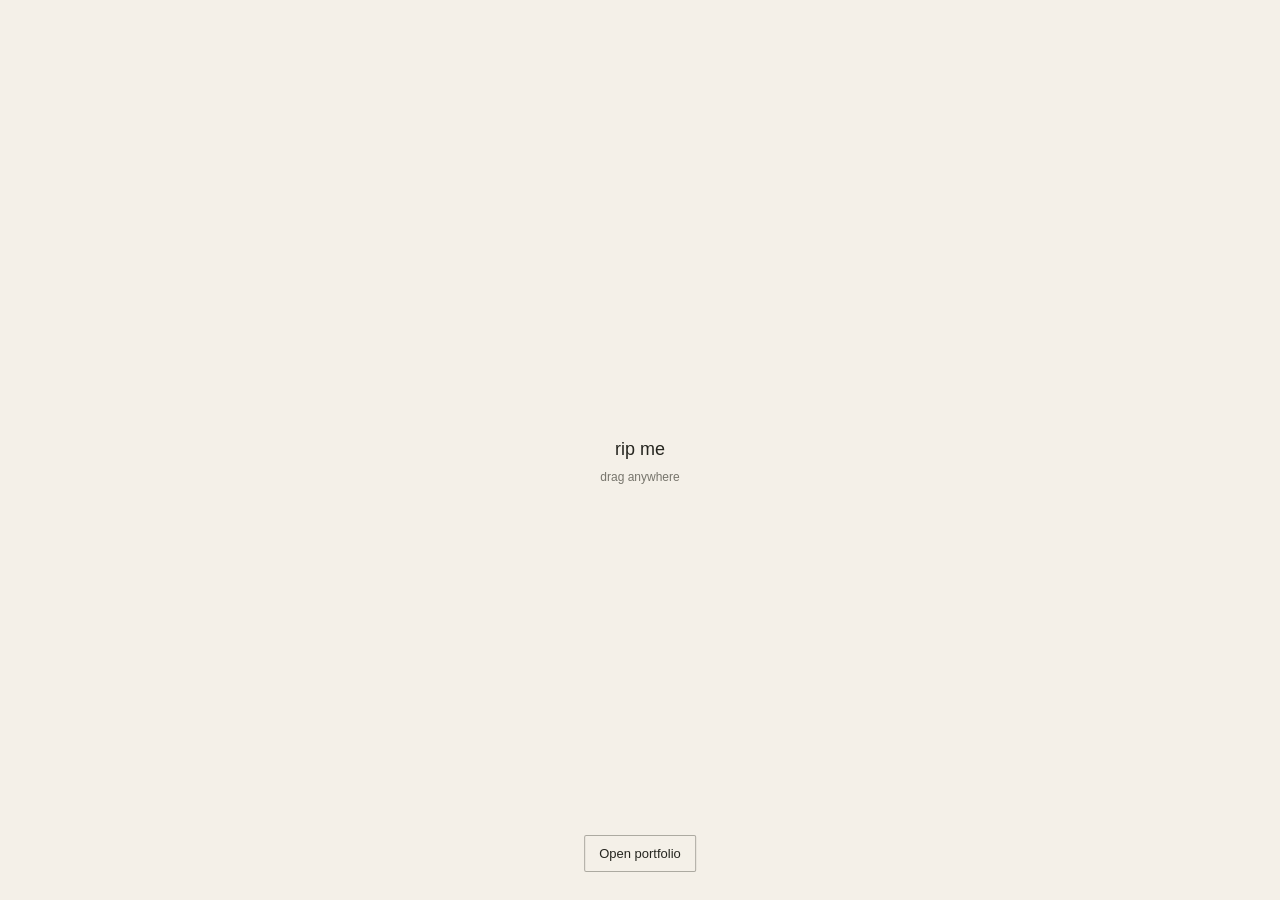
==== root/index.html @ e5668b26 "lol" ====
<!doctype html>
<html lang="en">
<head>
  <meta charset="utf-8">
  <meta name="viewport" content="width=device-width, initial-scale=1">
  <meta name="theme-color" content="#f4f0e8">
  <meta name="description" content="Selected artwork and studies by Alan.">
  <title>Alan — Portfolio</title>
  <link rel="stylesheet" href="styles.css">
  <script src="script.js" defer></script>
</head>
<body>
  <section class="tear-screen" aria-label="Opening screen">
    <canvas class="tear-canvas" aria-hidden="true"></canvas>
    <h1 class="visually-hidden">Rip to enter Alan's portfolio</h1>
    <button class="open-button" type="button">Open portfolio</button>
  </section>

  <main class="portfolio" id="portfolio" hidden inert>
    <header class="site-header">
      <a class="wordmark" href="#top">Alan</a>
      <nav aria-label="Main navigation">
        <a href="#work">Work</a>
        <a href="#about">About</a>
      </nav>
    </header>

    <section class="intro" id="top">
      <p class="eyebrow">AP Art Portfolio</p>
      <h1>Alan</h1>
      <p class="intro-note">Selected work and studies</p>
    </section>

    <section class="work-section" id="work" aria-labelledby="work-title">
      <div class="section-heading">
        <h2 id="work-title">Work</h2>
        <p>Selected pieces</p>
      </div>
      <div class="work-grid">
        <figure class="work-item">
          <img src="images/blue-portrait-study.png" alt="Close-up portrait surrounded by blue and teal marks" loading="lazy">
          <figcaption><span>Portrait study</span><span>01</span></figcaption>
        </figure>
        <figure class="work-item">
          <img src="images/figures-in-landscape.png" alt="Painted figures among dark, rocky forms" loading="lazy">
          <figcaption><span>Figures in landscape</span><span>02</span></figcaption>
        </figure>
        <figure class="work-item">
          <img src="images/seed-forms-study.png" alt="Expressive drawing of figures and large seed-like forms" loading="lazy">
          <figcaption><span>Seed forms</span><span>03</span></figcaption>
        </figure>
        <figure class="work-item">
          <img src="images/anatomy-sketchbook.png" alt="Sketchbook collage of anatomy and movement studies" loading="lazy">
          <figcaption><span>Anatomy studies</span><span>04</span></figcaption>
        </figure>
        <figure class="work-item">
          <img src="images/body-and-orbit-study.png" alt="Red figure with flowing forms among blue circular shapes" loading="lazy">
          <figcaption><span>Body and orbit</span><span>05</span></figcaption>
        </figure>
      </div>
    </section>

    <section class="about-section" id="about" aria-labelledby="about-title">
      <h2 id="about-title">About Alan</h2>
      <p class="statement-placeholder">Artist statement to come.</p>
    </section>

    <footer class="site-footer">
      <span>Alan</span>
      <a href="#top">Back to top ↑</a>
    </footer>
  </main>
</body>
</html>
---- root/styles.css ----
:root {
  color-scheme: light;
  --paper: #f4f0e8;
  --ink: #25251f;
  --muted: #77756c;
  --rule: #d9d4c9;
  font-family: "Avenir Next", Avenir, "Segoe UI", sans-serif;
  color: var(--ink);
  background: var(--paper);
  font-synthesis: none;
  text-rendering: optimizeLegibility;
}

* {
  box-sizing: border-box;
}

html {
  scroll-behavior: smooth;
}

body {
  min-width: 320px;
  margin: 0;
  background: var(--paper);
}

a {
  color: inherit;
  text-decoration: none;
}

a:hover,
a:focus-visible {
  text-decoration: underline;
  text-underline-offset: 4px;
}

.tear-screen {
  position: fixed;
  z-index: 2;
  inset: 0;
  overflow: hidden;
  background: var(--paper);
  transition: opacity 650ms ease;
}

.tear-screen.is-opening {
  opacity: 0;
  pointer-events: none;
}

.tear-canvas {
  position: absolute;
  inset: 0;
  width: 100%;
  height: 100%;
  touch-action: none;
  cursor: grab;
}

.tear-canvas:active {
  cursor: grabbing;
}

.open-button {
  position: absolute;
  bottom: max(28px, env(safe-area-inset-bottom));
  left: 50%;
  transform: translateX(-50%);
  padding: 10px 14px;
  border: 1px solid rgb(37 37 31 / 35%);
  border-radius: 2px;
  background: var(--paper);
  color: var(--ink);
  font: inherit;
  font-size: 13px;
  cursor: pointer;
}

.open-button:hover,
.open-button:focus-visible {
  background: var(--ink);
  color: var(--paper);
}

.portfolio {
  width: min(100% - 48px, 1040px);
  margin-inline: auto;
}

.portfolio[hidden] {
  display: none;
}

.site-header {
  display: flex;
  min-height: 66px;
  align-items: center;
  justify-content: space-between;
  border-bottom: 1px solid var(--rule);
  font-size: 13px;
}

.wordmark {
  font-family: Georgia, "Times New Roman", serif;
  font-size: 20px;
}

.site-header nav {
  display: flex;
  gap: 24px;
}

.intro {
  padding: clamp(68px, 12vw, 142px) 0 clamp(58px, 9vw, 105px);
}

.eyebrow,
.intro-note,
.section-heading p,
.work-item figcaption,
.site-footer {
  color: var(--muted);
  font-size: 12px;
}

.eyebrow {
  margin: 0 0 18px;
  letter-spacing: 0.08em;
  text-transform: uppercase;
}

.intro h1 {
  margin: 0;
  font-family: Georgia, "Times New Roman", serif;
  font-size: clamp(64px, 12vw, 132px);
  font-weight: 400;
  line-height: 0.92;
}

.intro-note {
  margin: 22px 0 0;
}

.work-section {
  padding-bottom: clamp(72px, 11vw, 128px);
}

.section-heading {
  display: flex;
  align-items: baseline;
  justify-content: space-between;
  margin-bottom: 18px;
  border-bottom: 1px solid var(--rule);
}

.section-heading h2,
.about-section h2 {
  margin: 0 0 12px;
  font-family: Georgia, "Times New Roman", serif;
  font-size: 26px;
  font-weight: 400;
}

.section-heading p {
  margin: 0 0 12px;
}

.work-grid {
  display: grid;
  grid-template-columns: repeat(2, minmax(0, 1fr));
  column-gap: 20px;
  row-gap: 34px;
}

.work-item {
  min-width: 0;
  margin: 0;
}

.work-item img {
  display: block;
  width: 100%;
  height: auto;
  max-height: 660px;
  object-fit: contain;
  object-position: top left;
  background: #e9e5dd;
}

.work-item figcaption {
  display: flex;
  justify-content: space-between;
  gap: 12px;
  padding-top: 9px;
}

.about-section {
  max-width: 560px;
  padding-bottom: clamp(80px, 12vw, 140px);
}

.statement-placeholder {
  margin: 0;
  color: var(--muted);
  font-family: Georgia, "Times New Roman", serif;
  font-size: 19px;
  font-style: italic;
  line-height: 1.5;
}

.site-footer {
  display: flex;
  justify-content: space-between;
  padding: 18px 0 26px;
  border-top: 1px solid var(--rule);
}

.visually-hidden {
  position: absolute;
  width: 1px;
  height: 1px;
  padding: 0;
  margin: -1px;
  overflow: hidden;
  clip: rect(0, 0, 0, 0);
  white-space: nowrap;
  border: 0;
}

@media (max-width: 600px) {
  .portfolio {
    width: min(100% - 32px, 1040px);
  }

  .work-grid {
    grid-template-columns: 1fr;
    row-gap: 28px;
  }

  .work-item img {
    max-height: none;
  }
}

@media (prefers-reduced-motion: reduce) {
  html {
    scroll-behavior: auto;
  }

  *,
  *::before,
  *::after {
    transition-duration: 0.01ms !important;
  }
}
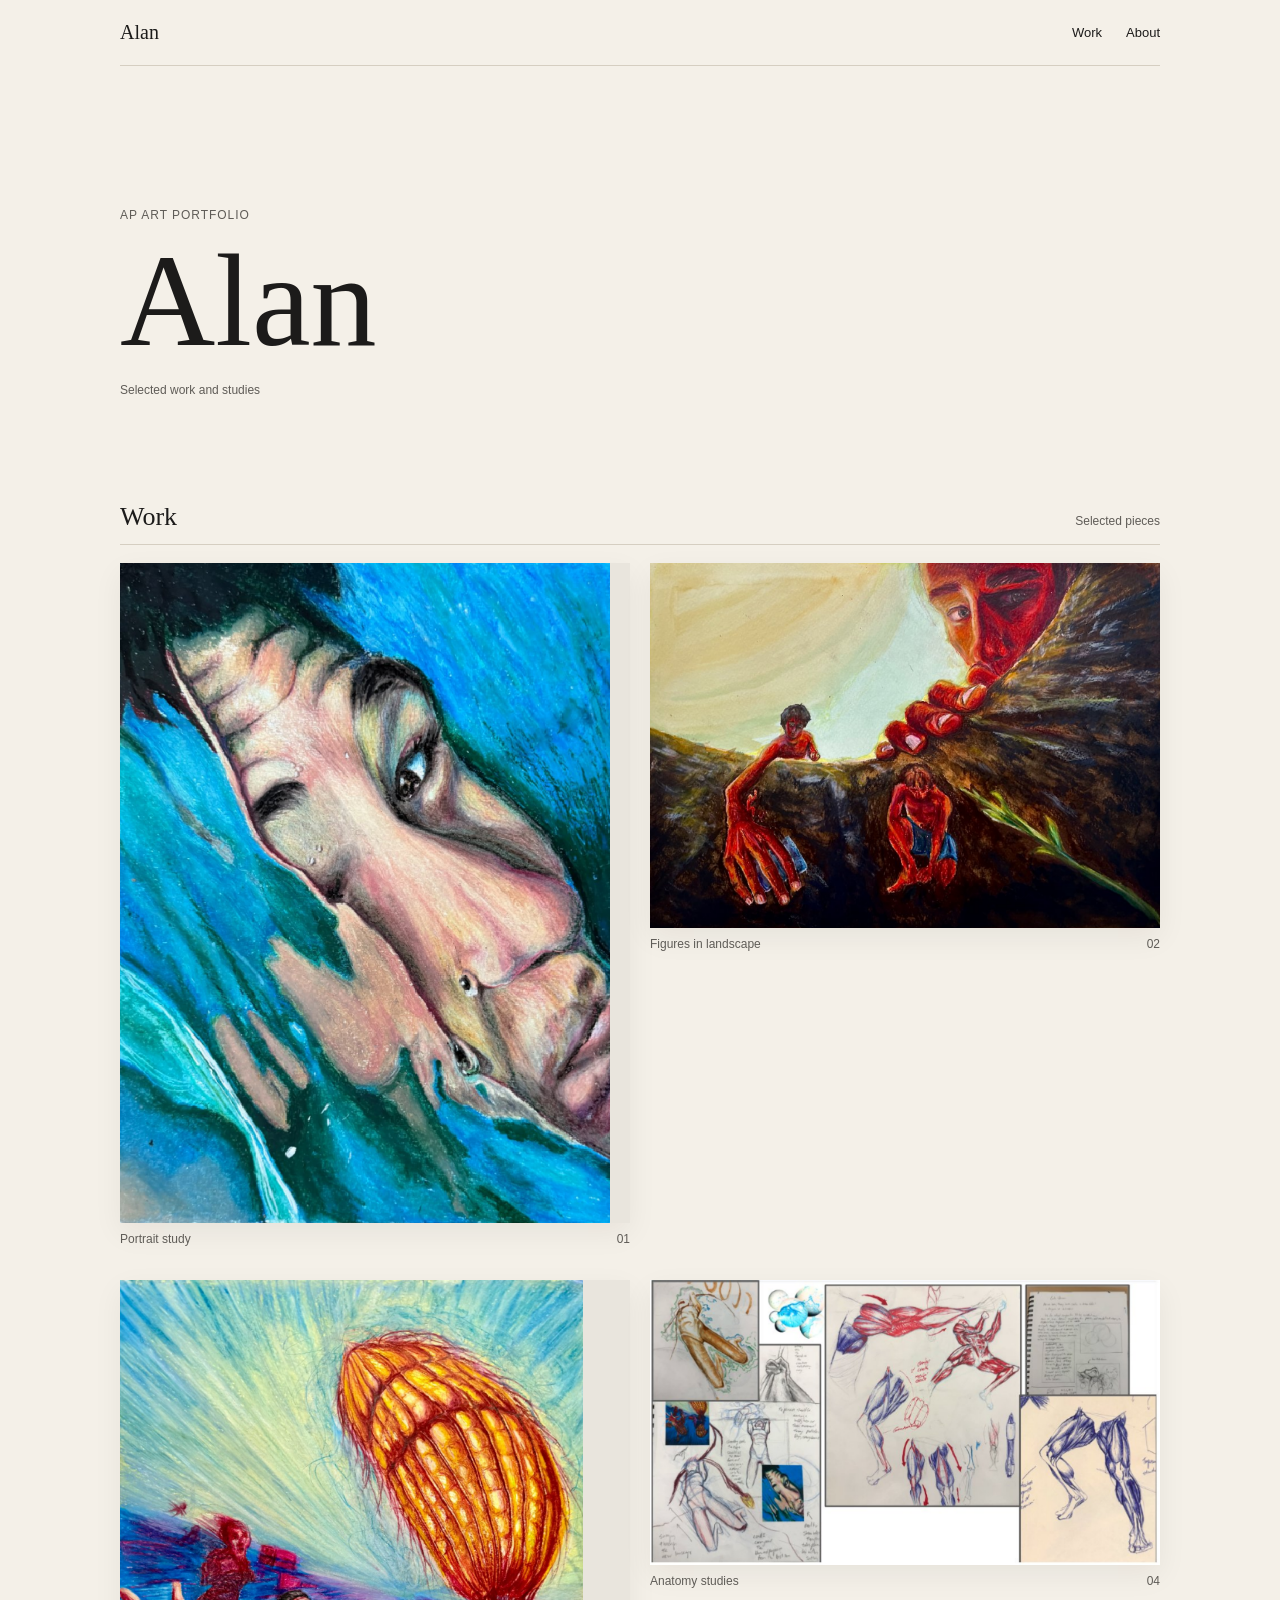
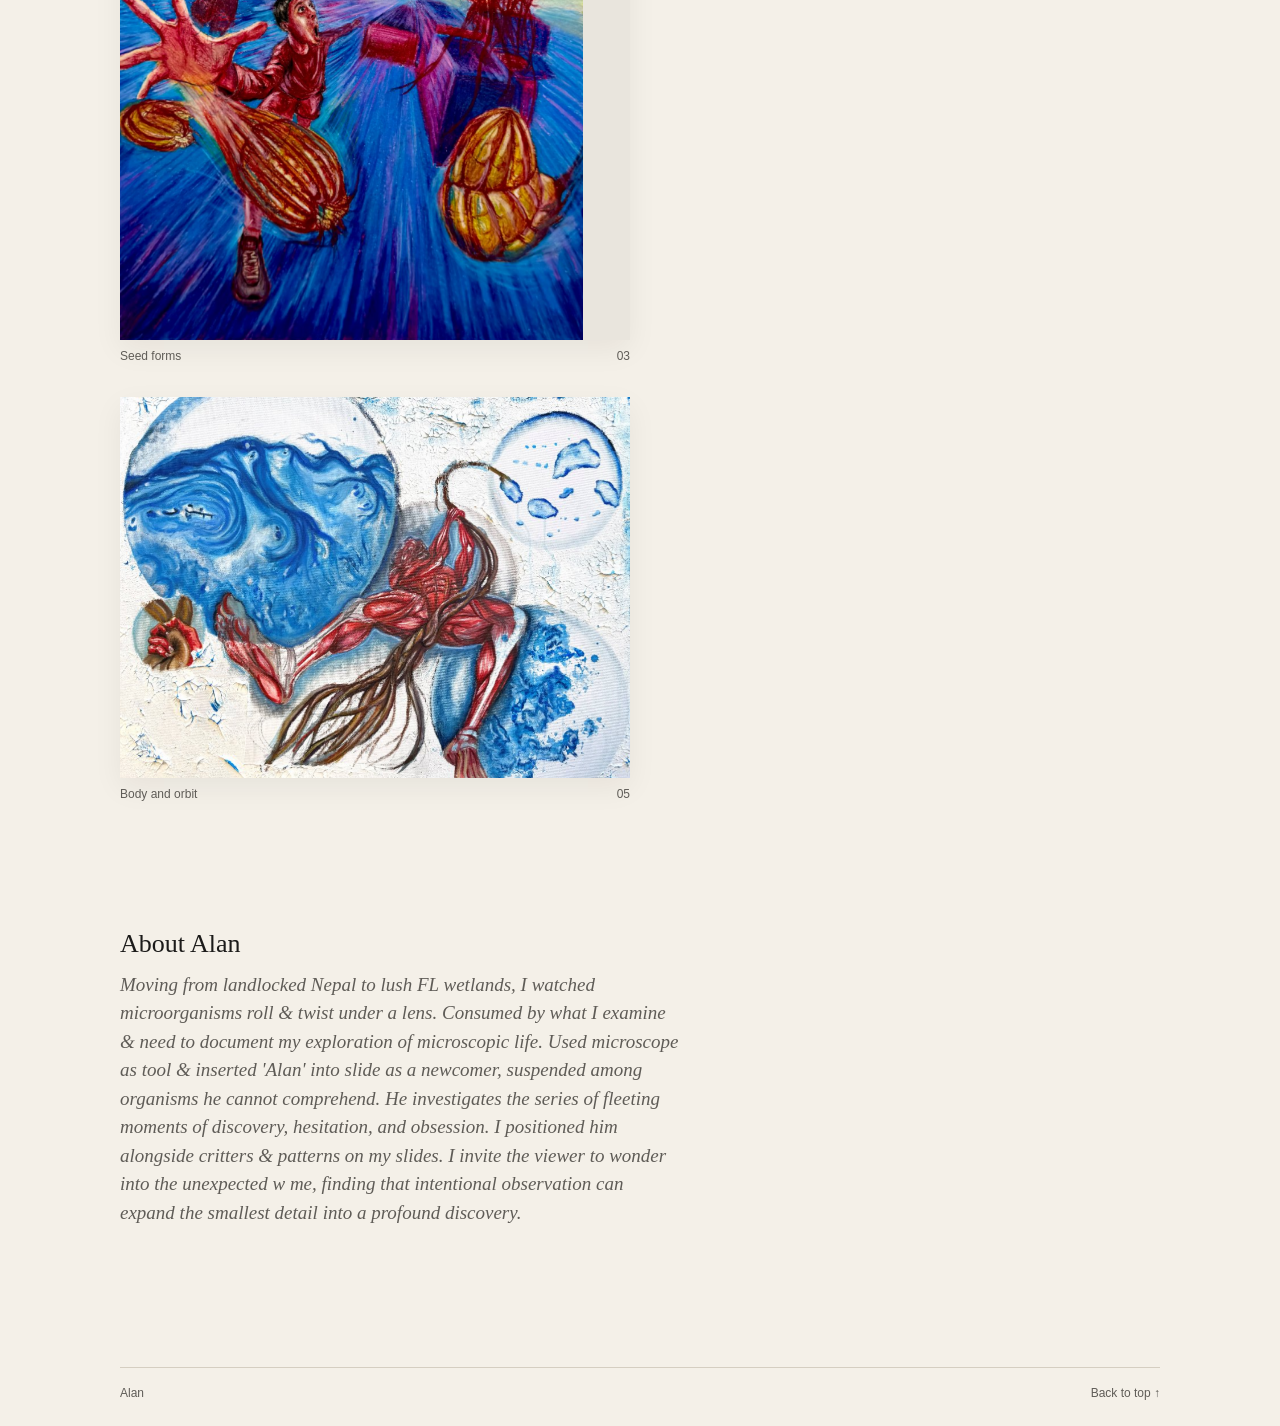
==== commit 67bc457c: "Updates" ====
--- a/root/index.html
+++ b/root/index.html
@@ -62,7 +62,8 @@
 
     <section class="about-section" id="about" aria-labelledby="about-title">
       <h2 id="about-title">About Alan</h2>
-      <p class="statement-placeholder">Artist statement to come.</p>
+      <p class="statement-placeholder">  
+        Moving from landlocked Nepal to lush FL wetlands, I watched microorganisms roll & twist under a lens. Consumed by what I examine & need to document my exploration of microscopic life. Used microscope as tool & inserted 'Alan' into slide as a newcomer, suspended among organisms he cannot comprehend. He investigates the series of fleeting moments of discovery, hesitation, and obsession. I positioned him alongside critters & patterns on my slides. I invite the viewer to wonder into the unexpected w me, finding that intentional observation can expand the smallest detail into a profound discovery.</p>
     </section>
 
     <footer class="site-footer">
--- a/root/styles.css
+++ b/root/styles.css
@@ -1,14 +1,18 @@
 :root {
   color-scheme: light;
   --paper: #f4f0e8;
-  --ink: #25251f;
-  --muted: #77756c;
-  --rule: #d9d4c9;
+  --paper-deep: #e9e3d8;
+  --ink: #1c1b1a;
+  --muted: #5f5c57;
+  --rule: #d5cec1;
+  --panel: rgba(255, 255, 255, 0.28);
+  --shadow: rgba(19, 18, 17, 0.18);
   font-family: "Avenir Next", Avenir, "Segoe UI", sans-serif;
   color: var(--ink);
   background: var(--paper);
   font-synthesis: none;
   text-rendering: optimizeLegibility;
+  --cover-width: min(100vw, 1200px);
 }
 
 * {
@@ -38,15 +42,19 @@
 
 .tear-screen {
   position: fixed;
-  z-index: 2;
   inset: 0;
+  z-index: 4;
   overflow: hidden;
-  background: var(--paper);
-  transition: opacity 650ms ease;
+  background:
+    linear-gradient(140deg, rgba(255,255,255,0.6), rgba(255,255,255,0.15)),
+    var(--paper);
+  transition: opacity 700ms ease, visibility 700ms ease;
+  box-shadow: inset 0 0 0 1px rgba(28, 27, 26, 0.08);
 }
 
 .tear-screen.is-opening {
   opacity: 0;
+  visibility: hidden;
   pointer-events: none;
 }
 
@@ -55,8 +63,10 @@
   inset: 0;
   width: 100%;
   height: 100%;
+  display: block;
+  cursor: grab;
   touch-action: none;
-  cursor: grab;
+  background: transparent;
 }
 
 .tear-canvas:active {
@@ -65,23 +75,27 @@
 
 .open-button {
   position: absolute;
-  bottom: max(28px, env(safe-area-inset-bottom));
   left: 50%;
+  bottom: 28px;
   transform: translateX(-50%);
-  padding: 10px 14px;
-  border: 1px solid rgb(37 37 31 / 35%);
-  border-radius: 2px;
-  background: var(--paper);
+  border: 1px solid rgba(28, 27, 26, 0.45);
+  border-radius: 999px;
+  background: rgba(255, 255, 255, 0.26);
   color: var(--ink);
   font: inherit;
-  font-size: 13px;
+  font-size: 12px;
+  letter-spacing: 0.08em;
+  text-transform: uppercase;
+  padding: 10px 18px;
   cursor: pointer;
+  transition: transform 180ms ease, background 180ms ease, color 180ms ease;
 }
 
 .open-button:hover,
 .open-button:focus-visible {
   background: var(--ink);
   color: var(--paper);
+  transform: translateX(-50%) translateY(-1px);
 }
 
 .portfolio {
@@ -187,6 +201,7 @@
   object-fit: contain;
   object-position: top left;
   background: #e9e5dd;
+  box-shadow: 0 10px 28px rgba(27, 24, 22, 0.06);
 }
 
 .work-item figcaption {
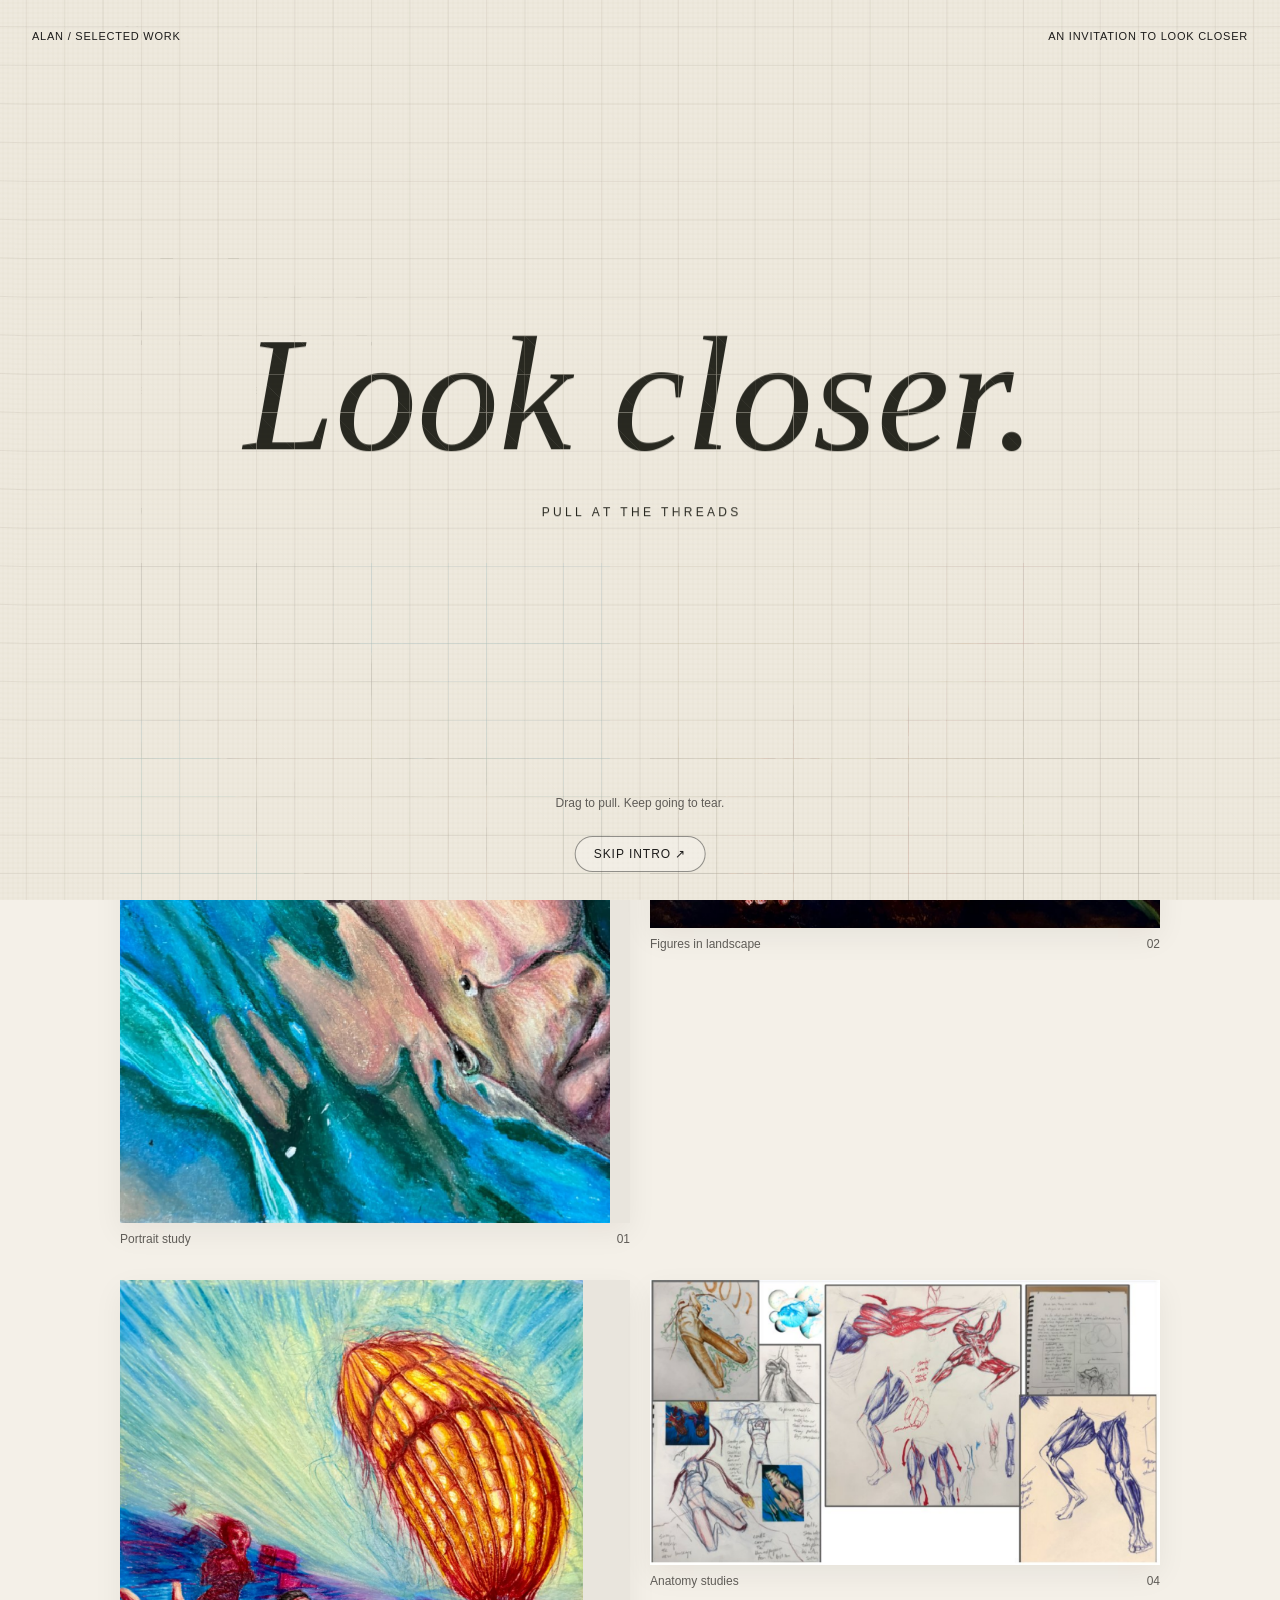
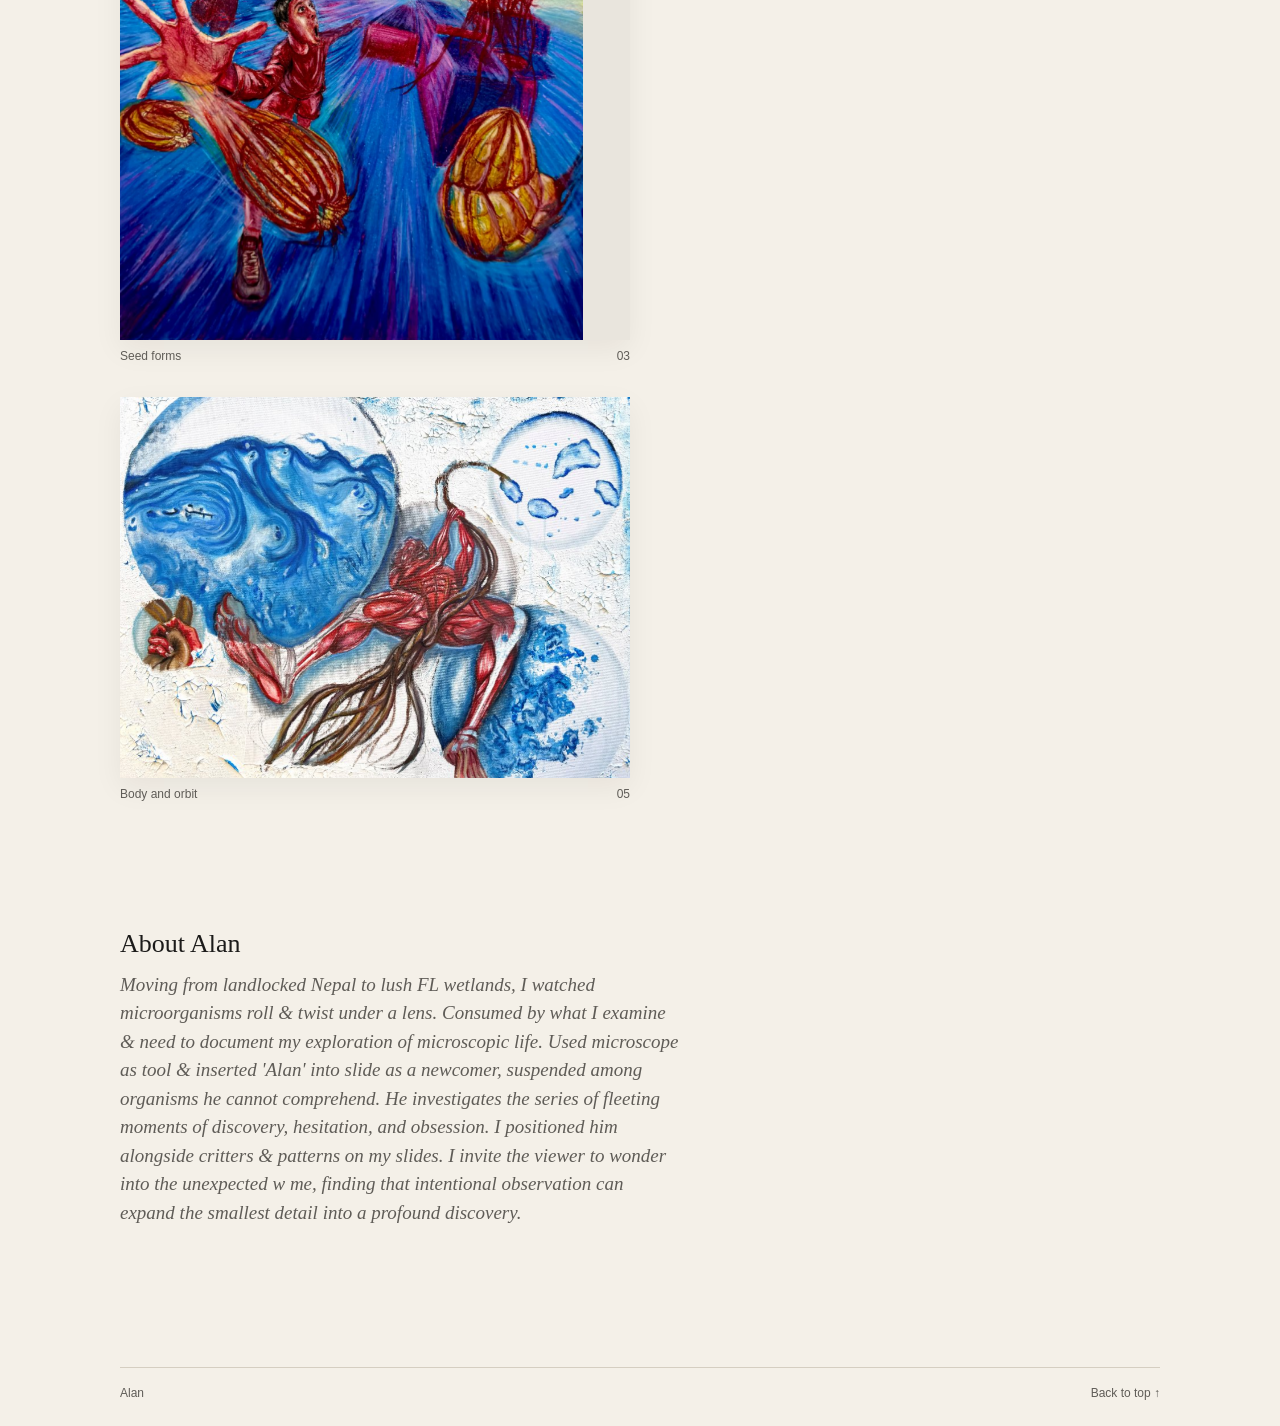
==== commit 98bb9b7e: "Fix GitHub Pages entry point and add tearable cloth intro" ====
--- a/root/index.html
+++ b/root/index.html
@@ -3,73 +3,8 @@
 <head>
   <meta charset="utf-8">
   <meta name="viewport" content="width=device-width, initial-scale=1">
-  <meta name="theme-color" content="#f4f0e8">
-  <meta name="description" content="Selected artwork and studies by Alan.">
+  <meta http-equiv="refresh" content="0;url=../">
   <title>Alan — Portfolio</title>
-  <link rel="stylesheet" href="styles.css">
-  <script src="script.js" defer></script>
 </head>
-<body>
-  <section class="tear-screen" aria-label="Opening screen">
-    <canvas class="tear-canvas" aria-hidden="true"></canvas>
-    <h1 class="visually-hidden">Rip to enter Alan's portfolio</h1>
-    <button class="open-button" type="button">Open portfolio</button>
-  </section>
-
-  <main class="portfolio" id="portfolio" hidden inert>
-    <header class="site-header">
-      <a class="wordmark" href="#top">Alan</a>
-      <nav aria-label="Main navigation">
-        <a href="#work">Work</a>
-        <a href="#about">About</a>
-      </nav>
-    </header>
-
-    <section class="intro" id="top">
-      <p class="eyebrow">AP Art Portfolio</p>
-      <h1>Alan</h1>
-      <p class="intro-note">Selected work and studies</p>
-    </section>
-
-    <section class="work-section" id="work" aria-labelledby="work-title">
-      <div class="section-heading">
-        <h2 id="work-title">Work</h2>
-        <p>Selected pieces</p>
-      </div>
-      <div class="work-grid">
-        <figure class="work-item">
-          <img src="images/blue-portrait-study.png" alt="Close-up portrait surrounded by blue and teal marks" loading="lazy">
-          <figcaption><span>Portrait study</span><span>01</span></figcaption>
-        </figure>
-        <figure class="work-item">
-          <img src="images/figures-in-landscape.png" alt="Painted figures among dark, rocky forms" loading="lazy">
-          <figcaption><span>Figures in landscape</span><span>02</span></figcaption>
-        </figure>
-        <figure class="work-item">
-          <img src="images/seed-forms-study.png" alt="Expressive drawing of figures and large seed-like forms" loading="lazy">
-          <figcaption><span>Seed forms</span><span>03</span></figcaption>
-        </figure>
-        <figure class="work-item">
-          <img src="images/anatomy-sketchbook.png" alt="Sketchbook collage of anatomy and movement studies" loading="lazy">
-          <figcaption><span>Anatomy studies</span><span>04</span></figcaption>
-        </figure>
-        <figure class="work-item">
-          <img src="images/body-and-orbit-study.png" alt="Red figure with flowing forms among blue circular shapes" loading="lazy">
-          <figcaption><span>Body and orbit</span><span>05</span></figcaption>
-        </figure>
-      </div>
-    </section>
-
-    <section class="about-section" id="about" aria-labelledby="about-title">
-      <h2 id="about-title">About Alan</h2>
-      <p class="statement-placeholder">  
-        Moving from landlocked Nepal to lush FL wetlands, I watched microorganisms roll & twist under a lens. Consumed by what I examine & need to document my exploration of microscopic life. Used microscope as tool & inserted 'Alan' into slide as a newcomer, suspended among organisms he cannot comprehend. He investigates the series of fleeting moments of discovery, hesitation, and obsession. I positioned him alongside critters & patterns on my slides. I invite the viewer to wonder into the unexpected w me, finding that intentional observation can expand the smallest detail into a profound discovery.</p>
-    </section>
-
-    <footer class="site-footer">
-      <span>Alan</span>
-      <a href="#top">Back to top ↑</a>
-    </footer>
-  </main>
-</body>
-</html>+<body><a href="../">Visit Alan's portfolio</a></body>
+</html>
